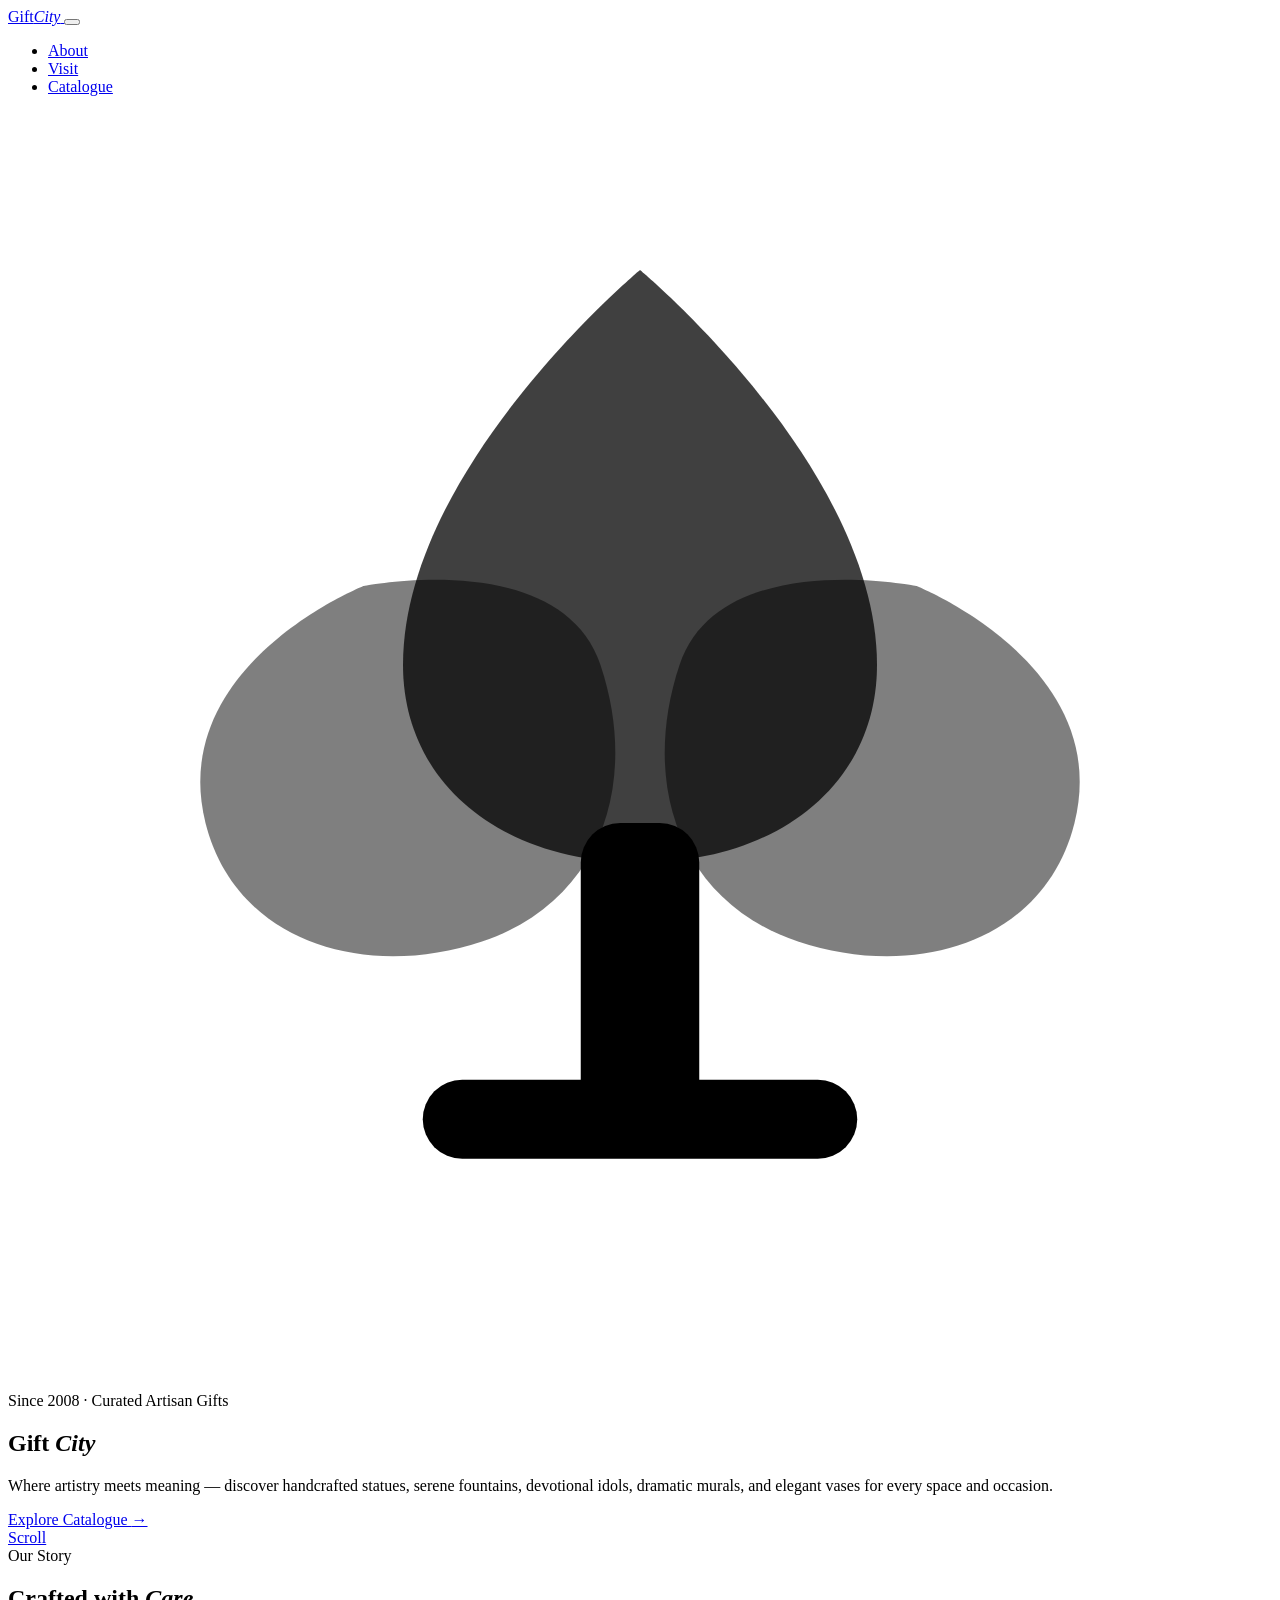
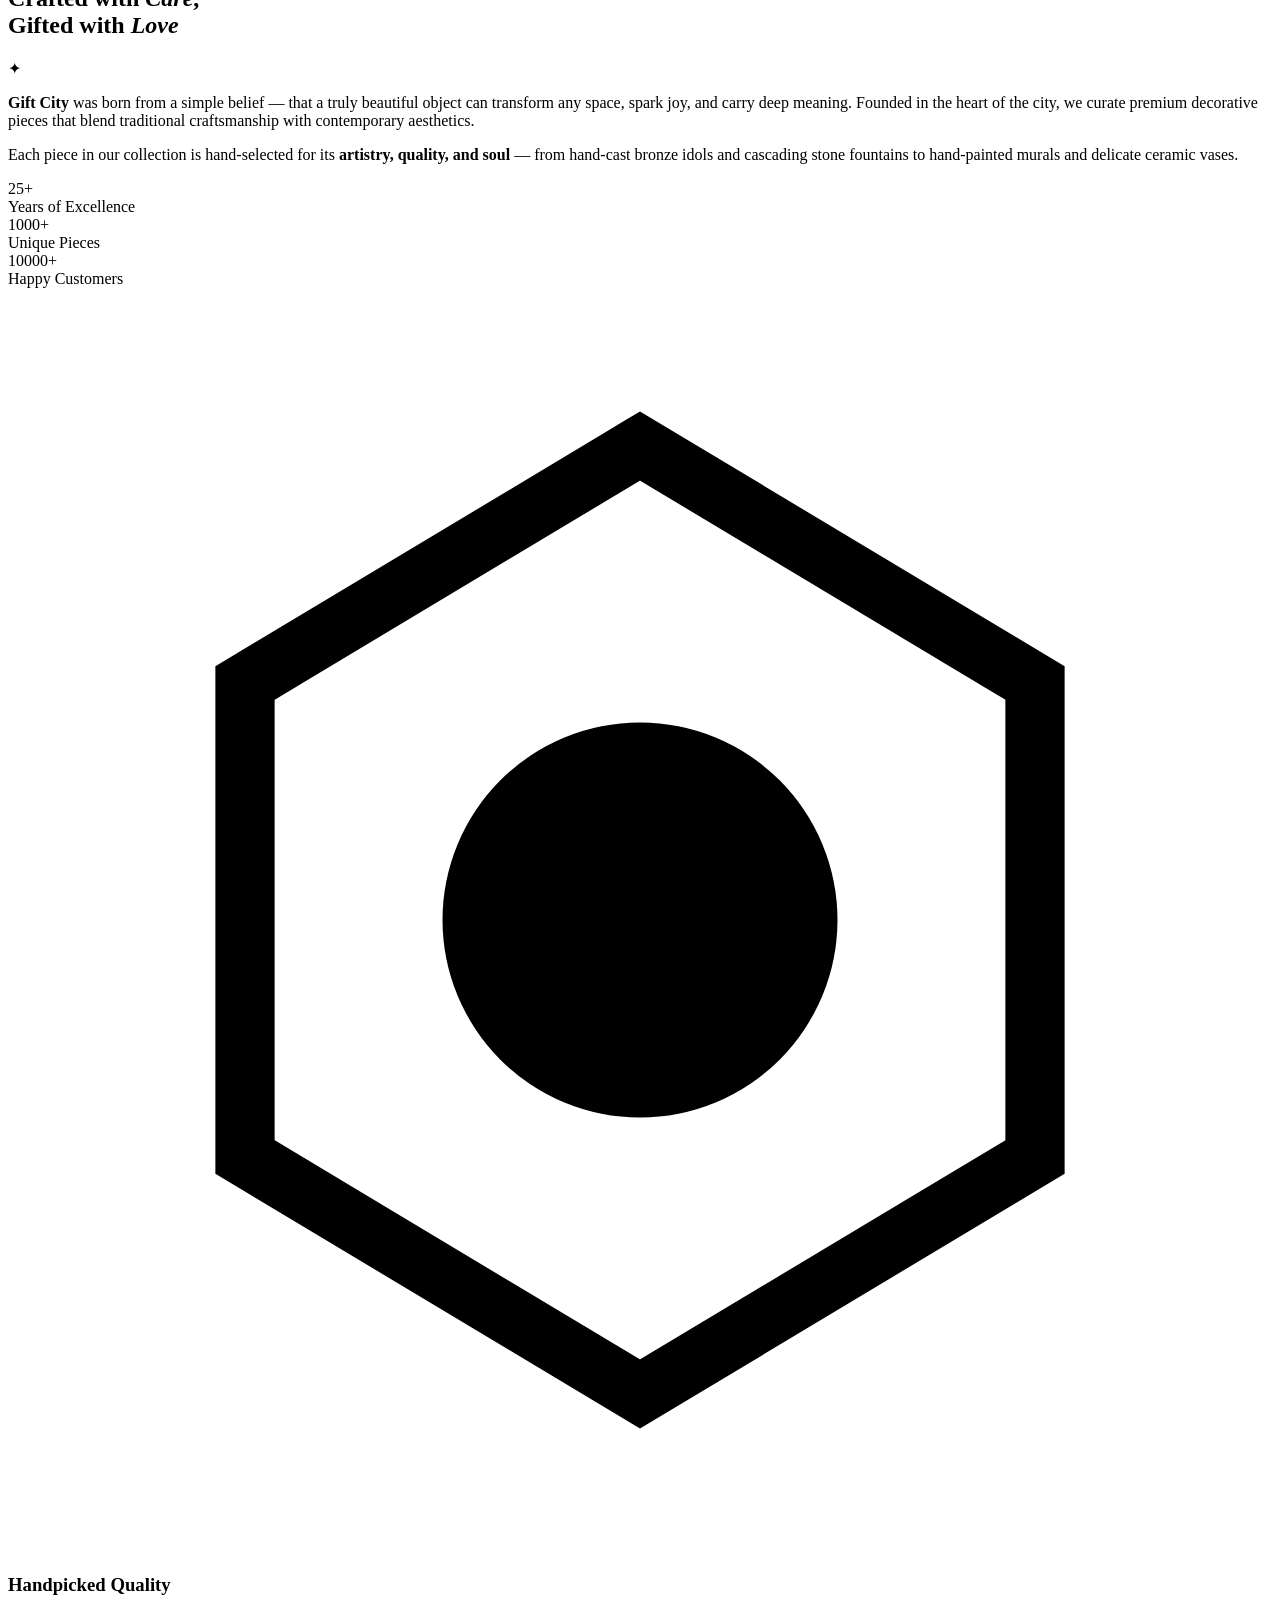
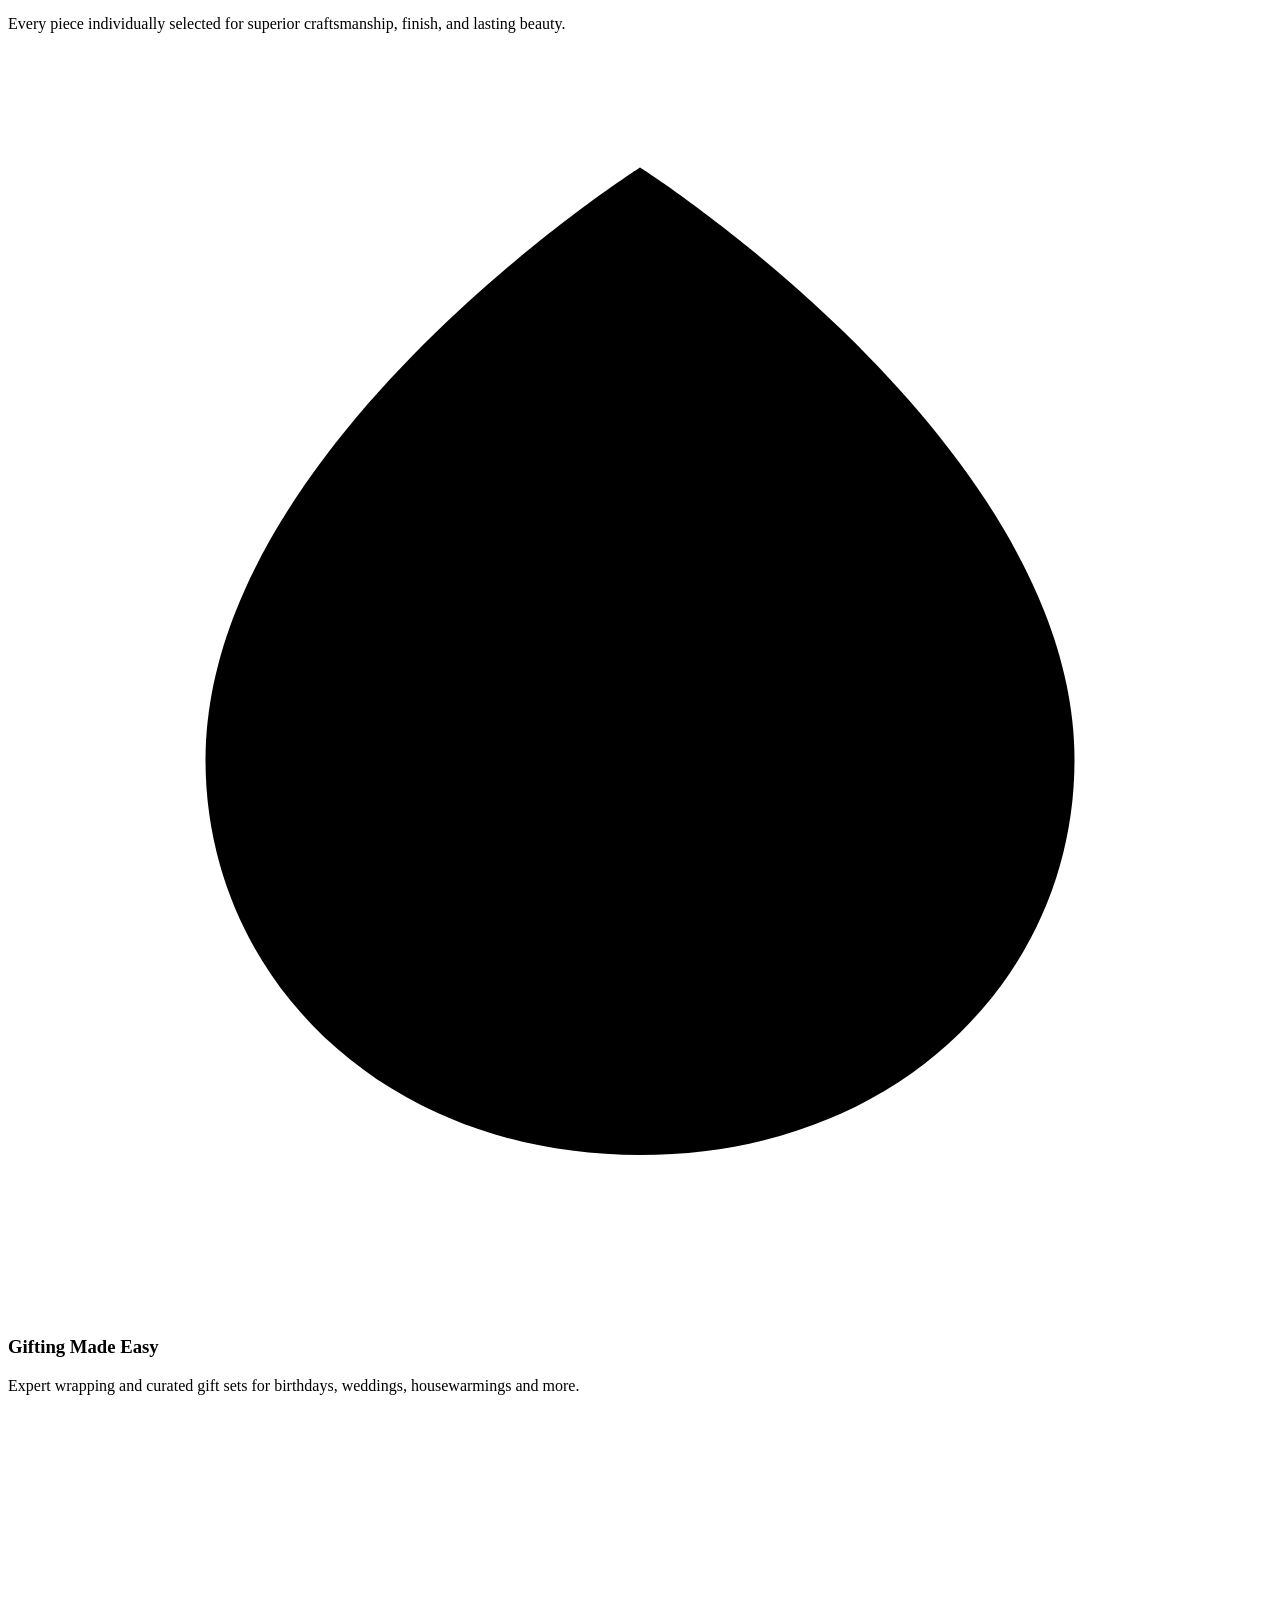
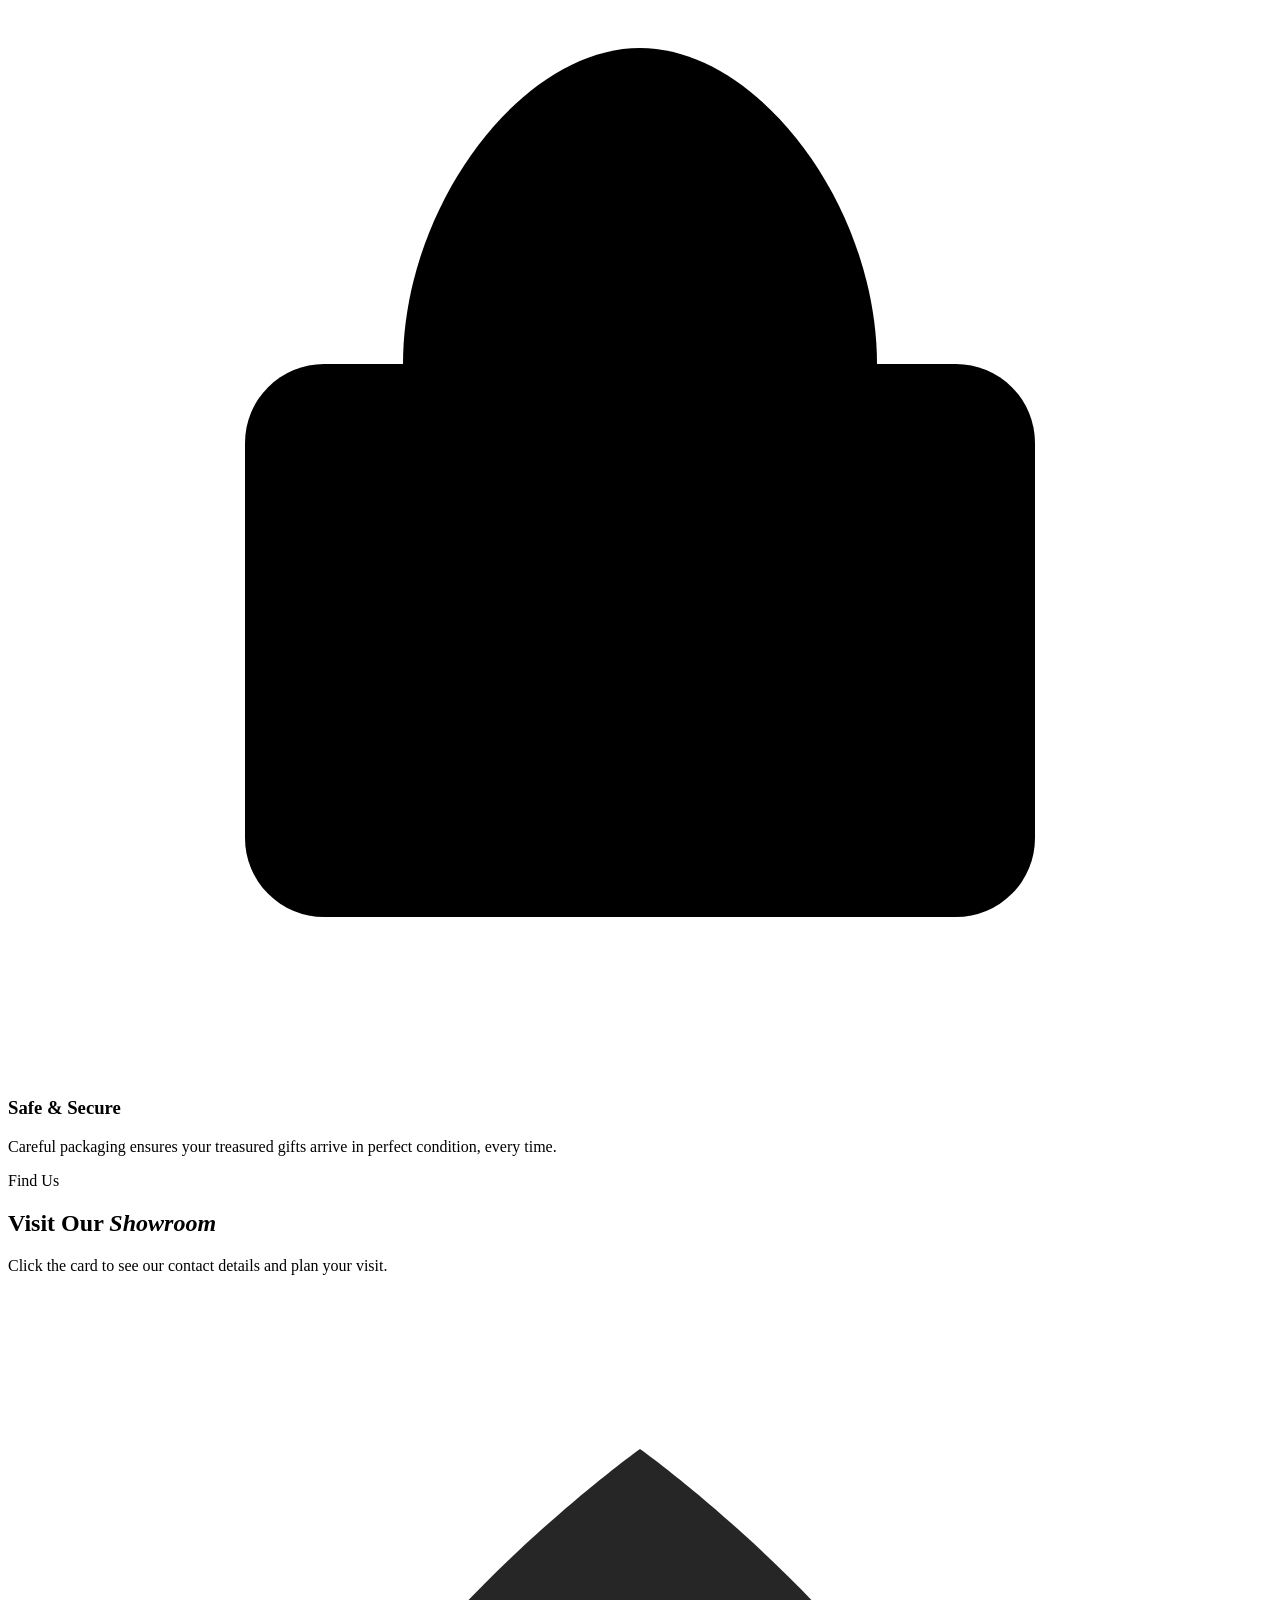
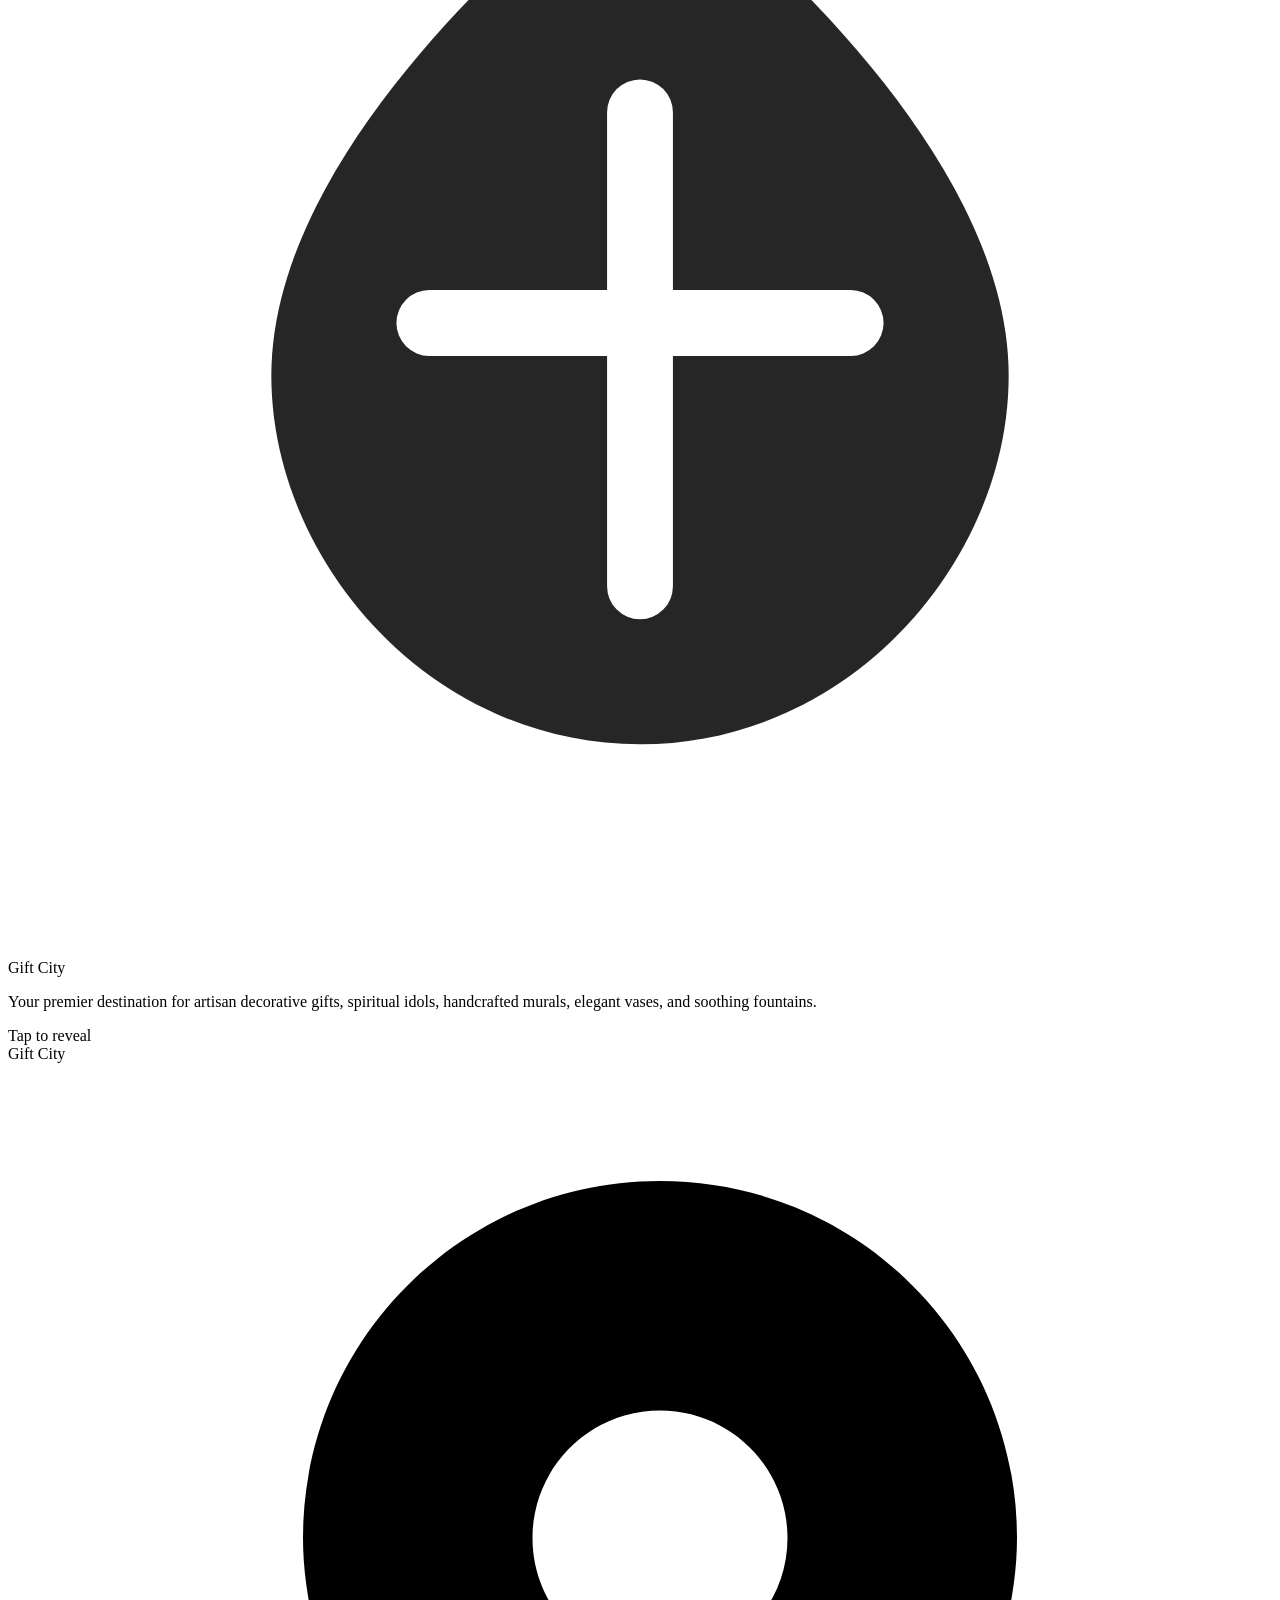
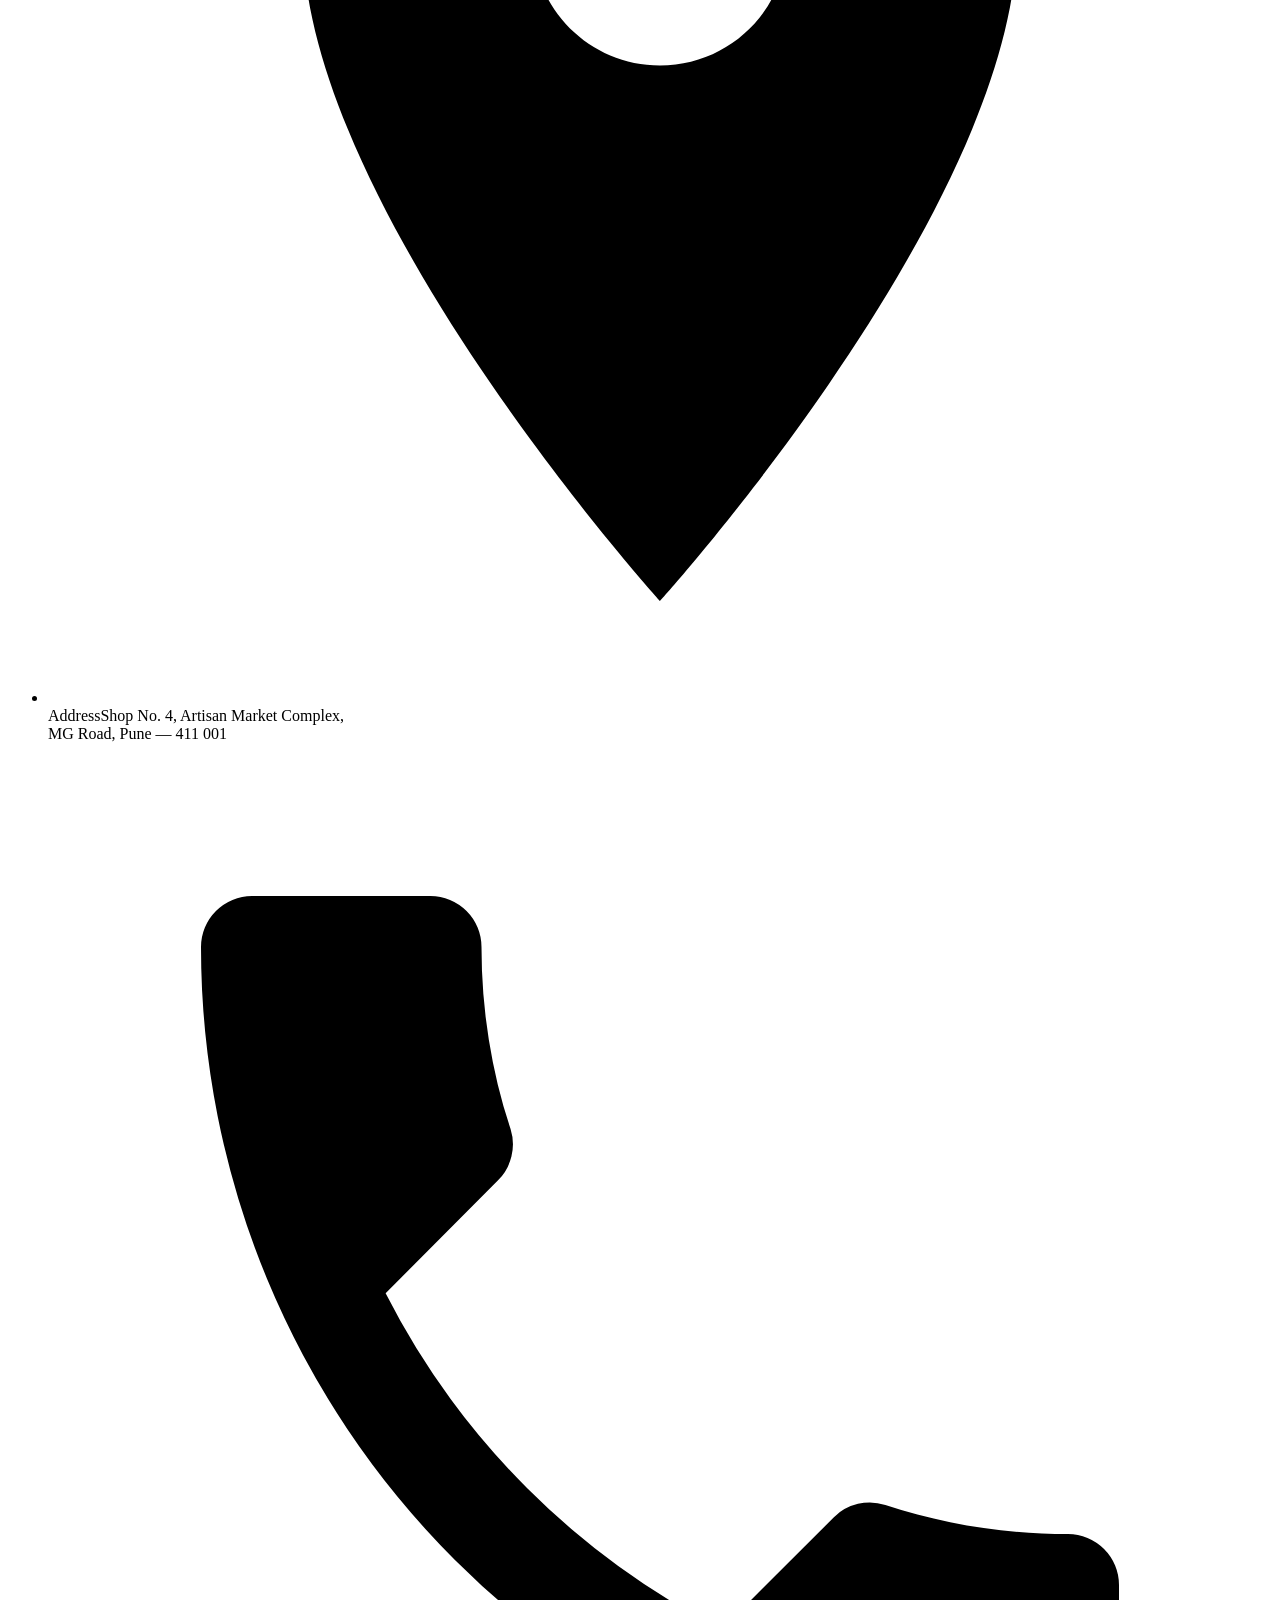
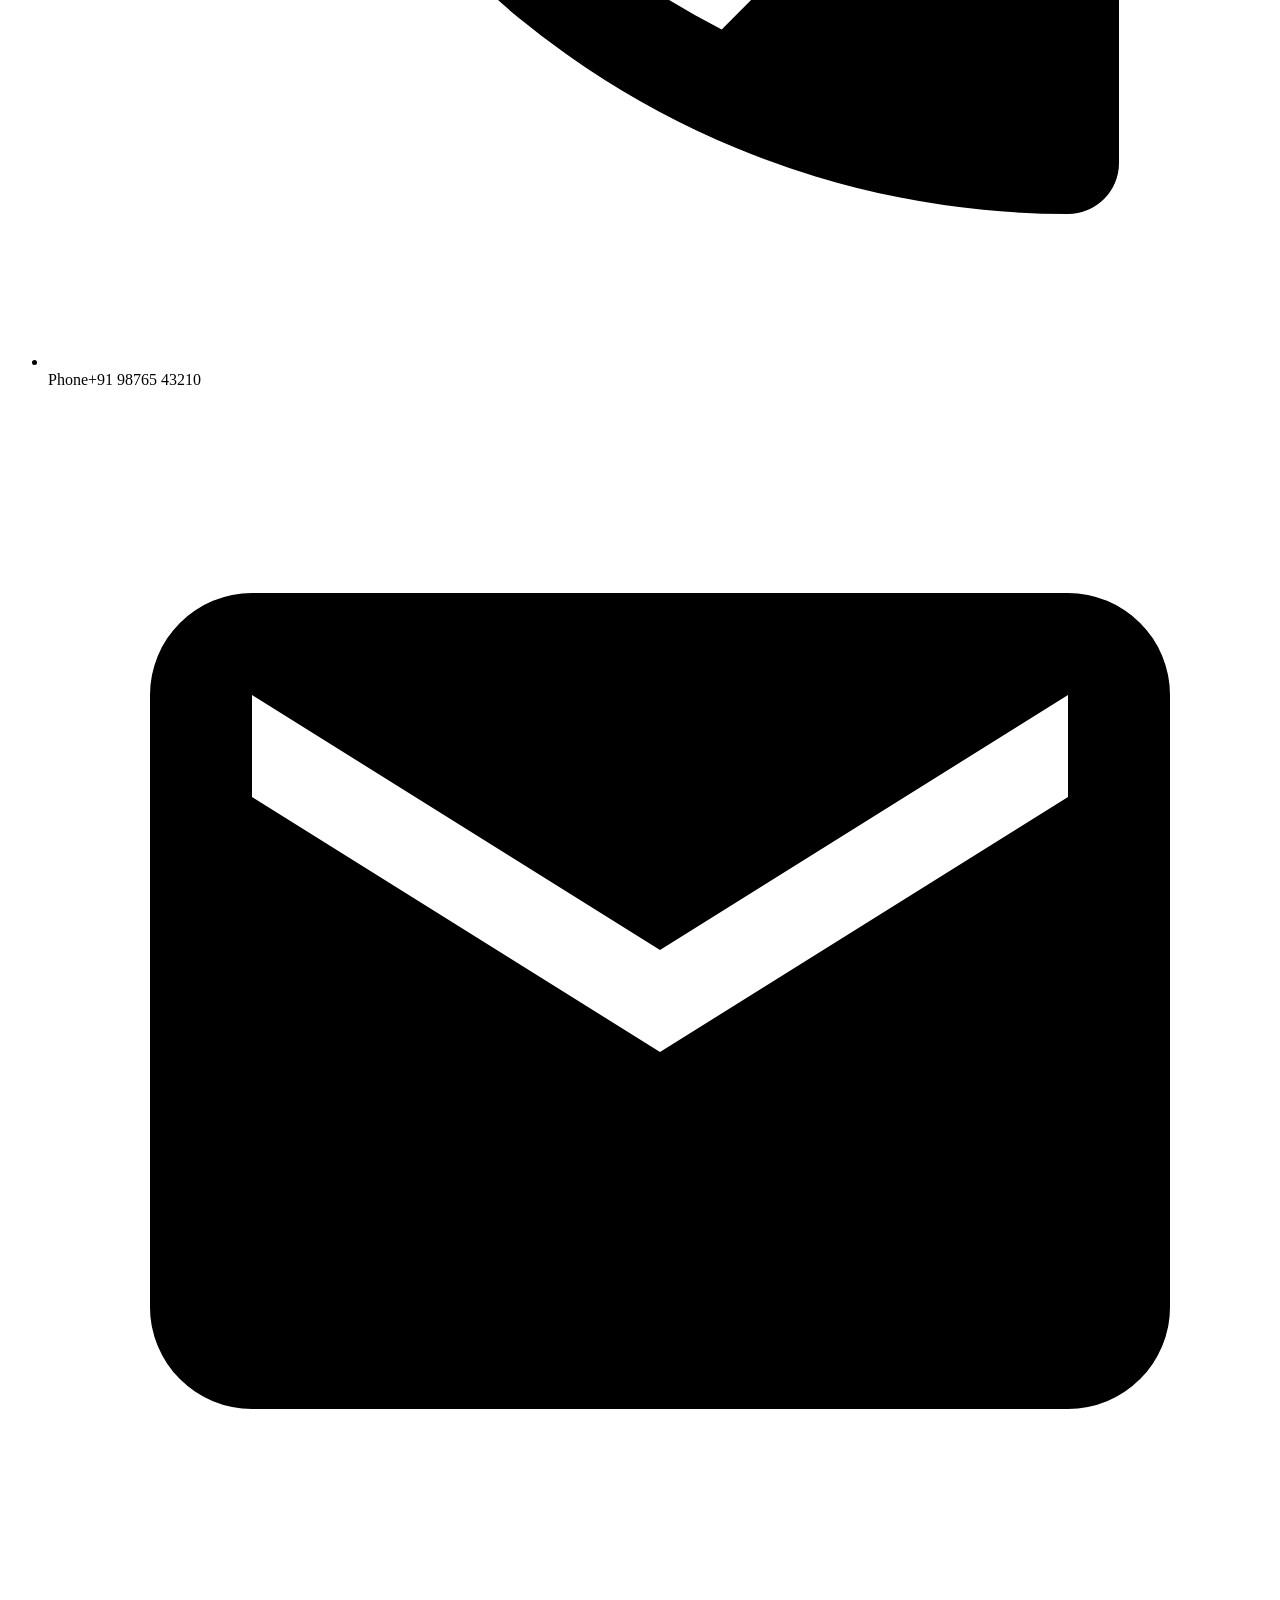
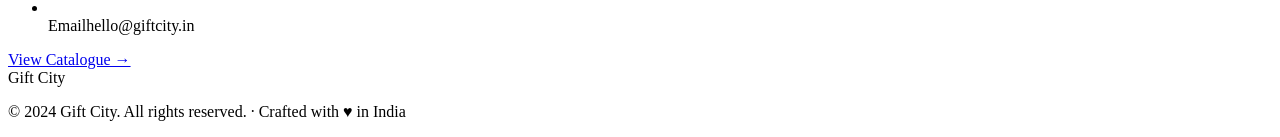
==== index.html @ e8360bf4 "index.html" ====
<!DOCTYPE html>
<html lang="en">
<head>
  <meta charset="UTF-8" />
  <meta name="viewport" content="width=device-width, initial-scale=1.0" />
  <title>Gift City — Artisan Gifts & Décor</title>
  <meta name="description" content="Gift City — Premium decorative gift items including statues, murals, fountains, idols, and vases." />
  <link rel="stylesheet" href="css/style.css" />
  <link rel="stylesheet" href="css/animations.css" />
</head>
<body>

  <nav id="navbar">
    <a href="index.html" class="nav-logo">
      <img src="assets/logo/logo.png" alt="Gift City Logo" class="nav-logo-img"
           onerror="this.style.display='none';this.nextElementSibling.style.display='inline';" />
      <span class="nav-logo-text" style="display:none;">Gift<em>City</em></span>
    </a>
    <button class="nav-toggle" aria-label="Toggle menu">
      <span></span><span></span><span></span>
    </button>
    <ul class="nav-links">
      <li><a href="#about">About</a></li>
      <li><a href="#visit">Visit</a></li>
      <li><a href="catalogue.html">Catalogue</a></li>
    </ul>
  </nav>

  <section class="hero" id="home">
    <div class="hero-bg">
      <div class="blob blob-1"></div>
      <div class="blob blob-2"></div>
      <div class="blob blob-3"></div>
      <div class="blob blob-4"></div>
    </div>
    <div class="hero-content">
      <div class="hero-emblem">
        <img src="assets/logo/logo.png" alt="Gift City" class="hero-logo-img"
             onerror="this.style.display='none';this.nextElementSibling.style.display='flex';" />
        <div class="hero-emblem-fallback" style="display:none;">
          <svg viewBox="0 0 64 64" xmlns="http://www.w3.org/2000/svg">
            <path d="M32 8C32 8 20 18 20 28c0 6 5 10 12 10s12-4 12-10C44 18 32 8 32 8Z" opacity="0.75"/>
            <path d="M18 24C18 24 8 28 10 36c1.5 6 8 8 14 6s8-8 6-14C28 22 18 24 18 24Z" opacity="0.5"/>
            <path d="M46 24C46 24 56 28 54 36c-1.5 6-8 8-14 6s-8-8-6-14C36 22 46 24 46 24Z" opacity="0.5"/>
            <rect x="29" y="36" width="6" height="16" rx="2"/>
            <rect x="21" y="49" width="22" height="4" rx="2"/>
          </svg>
        </div>
      </div>
      <p class="hero-tagline">Since 2008 · Curated Artisan Gifts</p>
      <h1 class="hero-title">Gift <em>City</em></h1>
      <p class="hero-desc">Where artistry meets meaning — discover handcrafted statues, serene fountains, devotional idols, dramatic murals, and elegant vases for every space and occasion.</p>
      <a href="catalogue.html" class="btn-primary">Explore Catalogue <span class="arrow">→</span></a>
    </div>
    <a href="#about" class="scroll-indicator" aria-label="Scroll down">
      <span>Scroll</span>
      <div class="scroll-line"></div>
    </a>
  </section>

  <section class="about" id="about">
    <div class="about-inner">
      <span class="section-label reveal">Our Story</span>
      <h2 class="section-title reveal">Crafted with <em>Care</em>,<br>Gifted with <em>Love</em></h2>
      <div class="ornament-divider reveal">✦</div>
      <p class="about-text reveal"><strong>Gift City</strong> was born from a simple belief — that a truly beautiful object can transform any space, spark joy, and carry deep meaning. Founded in the heart of the city, we curate premium decorative pieces that blend traditional craftsmanship with contemporary aesthetics.</p>
      <p class="about-text reveal">Each piece in our collection is hand-selected for its <strong>artistry, quality, and soul</strong> — from hand-cast bronze idols and cascading stone fountains to hand-painted murals and delicate ceramic vases.</p>
      <div class="about-stats reveal-stagger reveal">
        <div class="stat-item"><div class="stat-number" data-target="25" data-suffix="+">25+</div><div class="stat-label">Years of Excellence</div></div>
        <div class="stat-item"><div class="stat-number" data-target="1000+" data-suffix="+">1000+</div><div class="stat-label">Unique Pieces</div></div>
        <div class="stat-item"><div class="stat-number" data-target="10000+" data-suffix="+">10000+</div><div class="stat-label">Happy Customers</div></div>
      </div>
    </div>
  </section>

  <section class="features">
    <div class="features-grid reveal-stagger">
      <div class="feature-card reveal">
        <div class="feature-icon"><svg viewBox="0 0 32 32"><path d="M16 4L6 10L6 22L16 28L26 22L26 10Z" stroke-width="1.5" fill="none" stroke="currentColor"/><circle cx="16" cy="16" r="5"/></svg></div>
        <h3 class="feature-title">Handpicked Quality</h3>
        <p class="feature-desc">Every piece individually selected for superior craftsmanship, finish, and lasting beauty.</p>
      </div>
      <div class="feature-card reveal">
        <div class="feature-icon"><svg viewBox="0 0 32 32"><path d="M16 3C16 3 5 10 5 18C5 23.5 9.5 28 16 28C22.5 28 27 23.5 27 18C27 10 16 3 16 3Z"/></svg></div>
        <h3 class="feature-title">Gifting Made Easy</h3>
        <p class="feature-desc">Expert wrapping and curated gift sets for birthdays, weddings, housewarmings and more.</p>
      </div>
      <div class="feature-card reveal">
        <div class="feature-icon"><svg viewBox="0 0 32 32"><rect x="6" y="14" width="20" height="14" rx="2"/><path d="M10 14C10 10 13 6 16 6C19 6 22 10 22 14"/><circle cx="16" cy="20" r="2.5"/></svg></div>
        <h3 class="feature-title">Safe & Secure</h3>
        <p class="feature-desc">Careful packaging ensures your treasured gifts arrive in perfect condition, every time.</p>
      </div>
    </div>
  </section>

  <section class="card-section" id="visit">
    <span class="section-label reveal">Find Us</span>
    <h2 class="section-title reveal">Visit Our <em>Showroom</em></h2>
    <p class="card-intro reveal">Click the card to see our contact details and plan your visit.</p>
    <div class="flip-card reveal reveal-scale">
      <div class="flip-card-inner">
        <div class="flip-card-front">
          <div class="card-front-icon"><svg viewBox="0 0 48 48"><path d="M24 6C24 6 10 16 10 26C10 33 16 40 24 40C32 40 38 33 38 26C38 16 24 6 24 6Z" opacity="0.85"/><path d="M24 16L24 34M16 24L32 24" stroke="white" stroke-width="2.5" fill="none" stroke-linecap="round"/></svg></div>
          <div class="card-front-name">Gift City</div>
          <p class="card-front-desc">Your premier destination for artisan decorative gifts, spiritual idols, handcrafted murals, elegant vases, and soothing fountains.</p>
          <div class="card-hint">Tap to reveal</div>
        </div>
        <div class="flip-card-back">
          <div class="back-logo">Gift City</div>
          <ul class="contact-list">
            <li><div class="contact-icon"><svg viewBox="0 0 24 24"><path d="M12 2C8.13 2 5 5.13 5 9c0 5.25 7 13 7 13s7-7.75 7-13c0-3.87-3.13-7-7-7zm0 9.5c-1.38 0-2.5-1.12-2.5-2.5s1.12-2.5 2.5-2.5 2.5 1.12 2.5 2.5-1.12 2.5-2.5 2.5z"/></svg></div><div class="contact-text"><span class="contact-label">Address</span>Shop No. 4, Artisan Market Complex,<br>MG Road, Pune — 411 001</div></li>
            <li><div class="contact-icon"><svg viewBox="0 0 24 24"><path d="M6.62 10.79a15.05 15.05 0 006.59 6.59l2.2-2.2a1 1 0 011.01-.24c1.12.37 2.33.57 3.58.57a1 1 0 011 1V20a1 1 0 01-1 1A17 17 0 013 4a1 1 0 011-1h3.5a1 1 0 011 1c0 1.25.2 2.45.57 3.57a1 1 0 01-.25 1.01l-2.2 2.21z"/></svg></div><div class="contact-text"><span class="contact-label">Phone</span>+91 98765 43210</div></li>
            <li><div class="contact-icon"><svg viewBox="0 0 24 24"><path d="M20 4H4a2 2 0 00-2 2v12a2 2 0 002 2h16a2 2 0 002-2V6a2 2 0 00-2-2zm0 4l-8 5-8-5V6l8 5 8-5v2z"/></svg></div><div class="contact-text"><span class="contact-label">Email</span>hello@giftcity.in</div></li>
          </ul>
          <a href="catalogue.html" class="btn-catalogue">View Catalogue →</a>
        </div>
      </div>
    </div>
  </section>

  <footer>
    <div class="footer-logo">Gift City</div>
    <p class="footer-copy">© 2024 Gift City. All rights reserved. · Crafted with ♥ in India</p>
  </footer>

  <script src="js/main.js"></script>
</body>
</html>
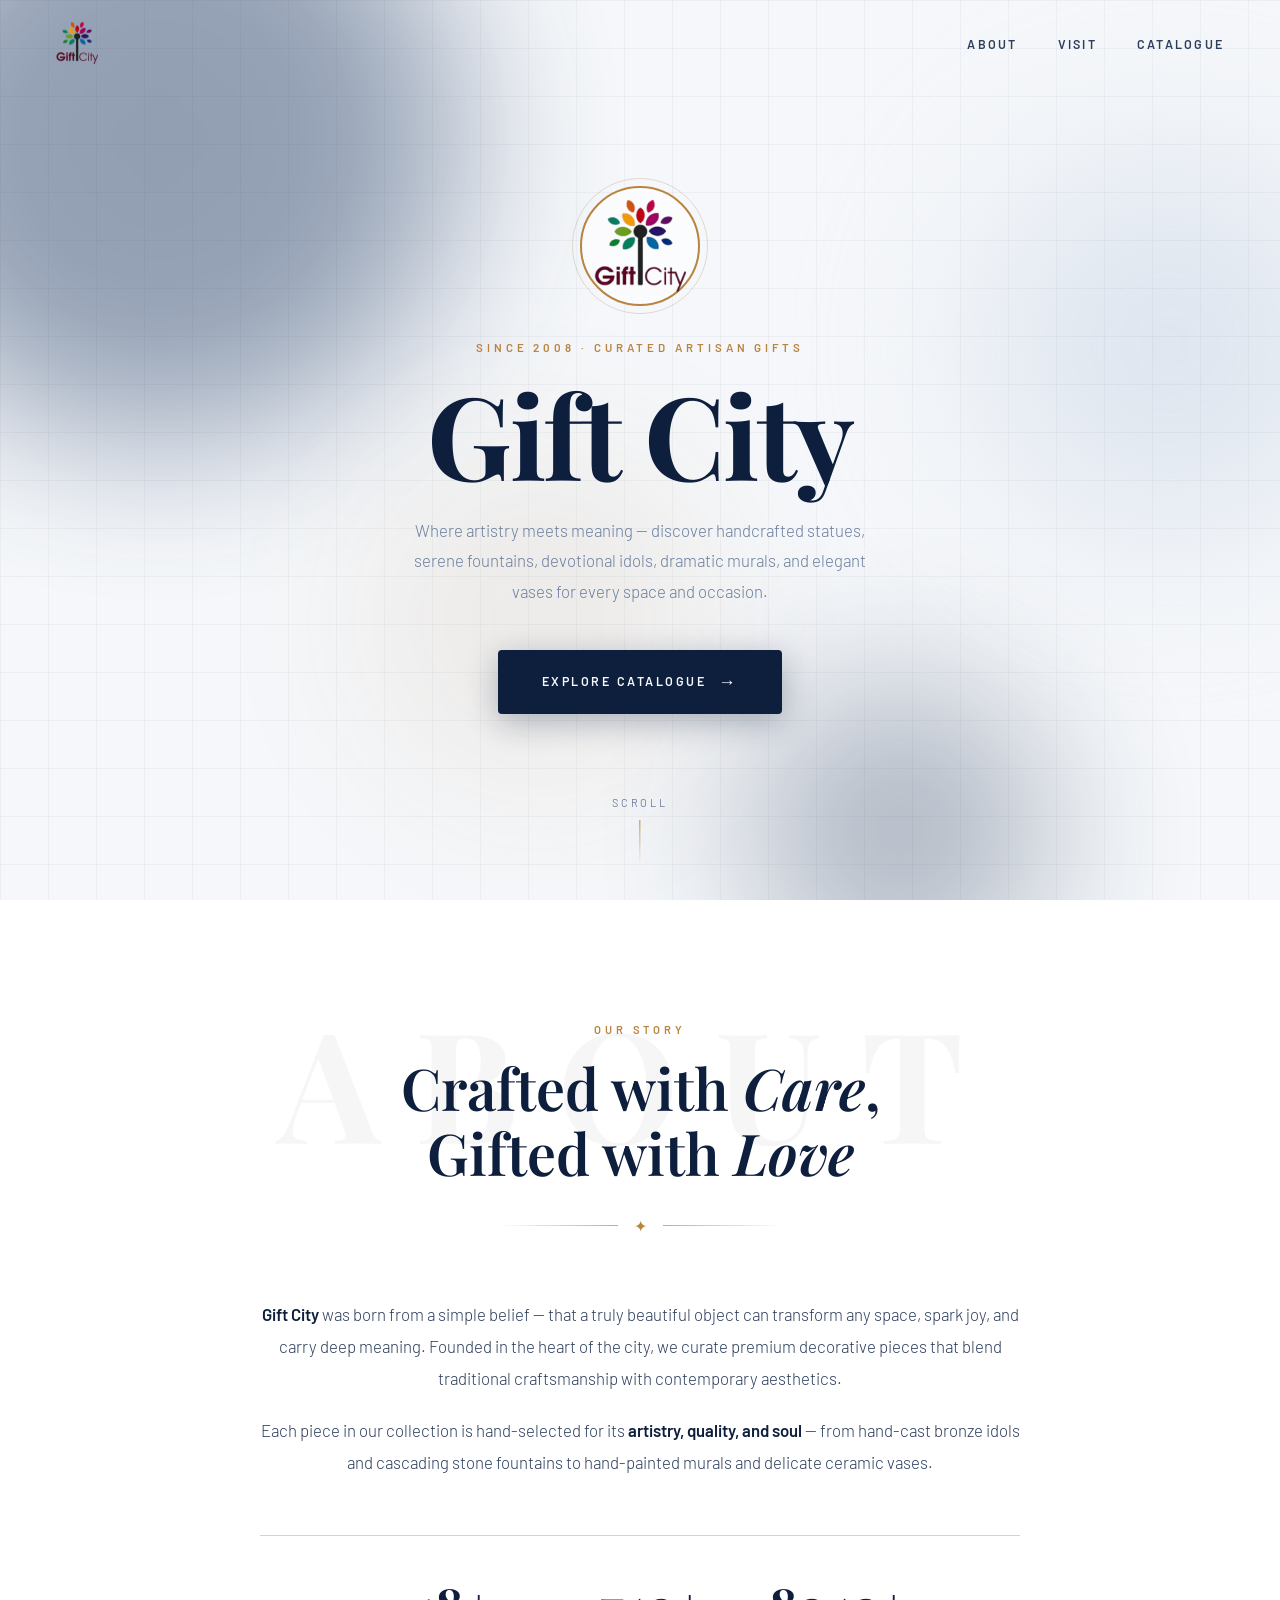
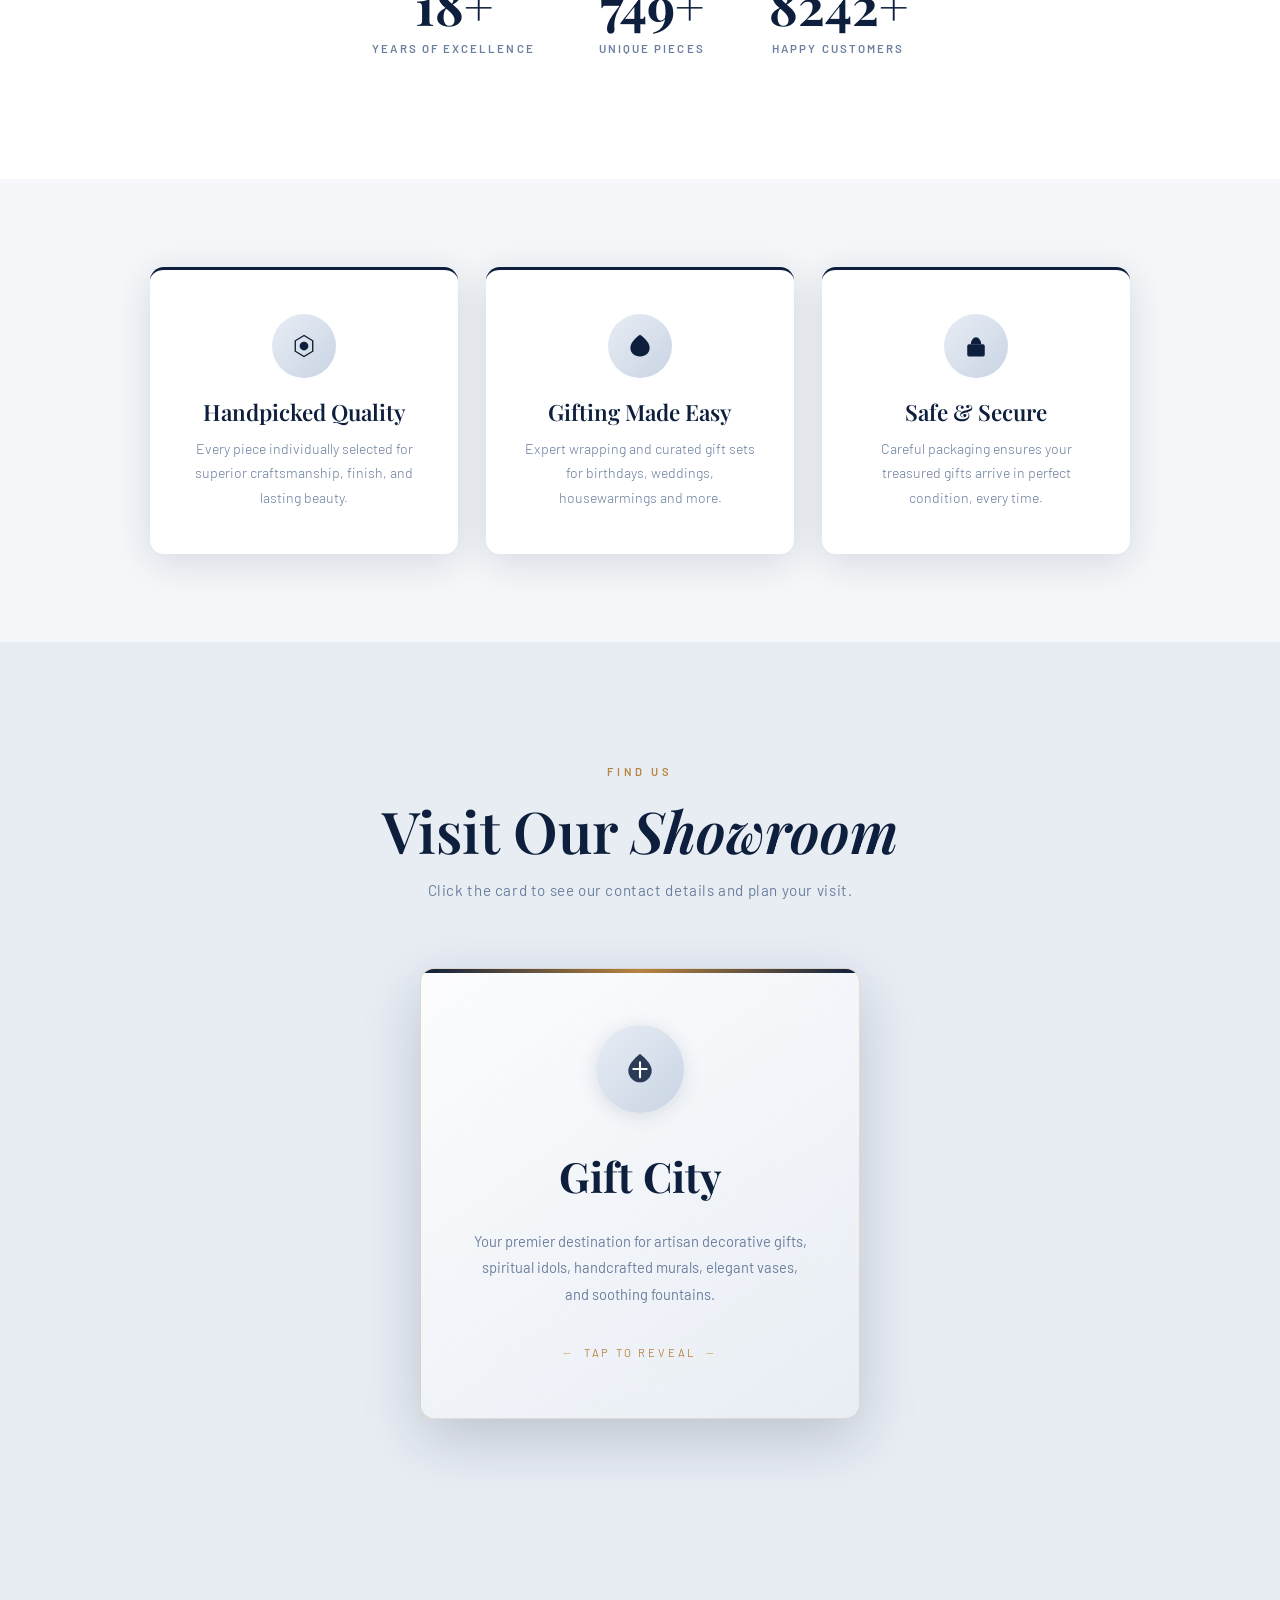
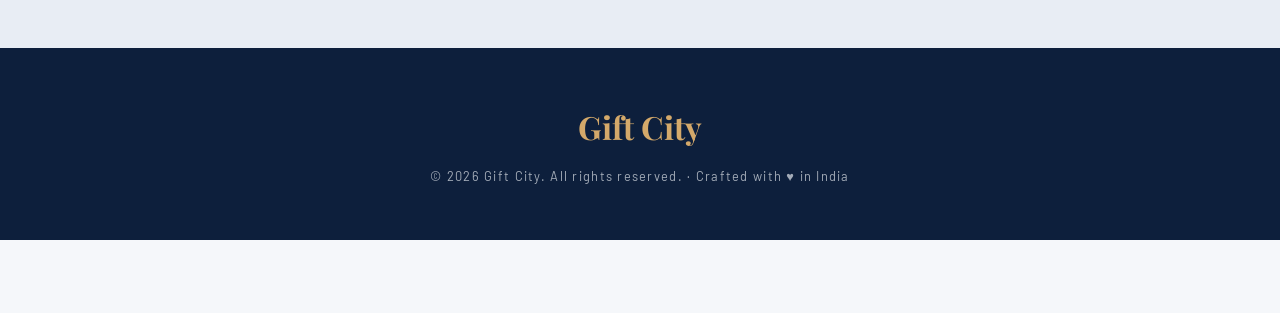
==== commit 73ab3f00: "address and contact changes" ====
--- a/index.html
+++ b/index.html
@@ -67,8 +67,8 @@
       <p class="about-text reveal">Each piece in our collection is hand-selected for its <strong>artistry, quality, and soul</strong> — from hand-cast bronze idols and cascading stone fountains to hand-painted murals and delicate ceramic vases.</p>
       <div class="about-stats reveal-stagger reveal">
         <div class="stat-item"><div class="stat-number" data-target="25" data-suffix="+">25+</div><div class="stat-label">Years of Excellence</div></div>
-        <div class="stat-item"><div class="stat-number" data-target="1000+" data-suffix="+">1000+</div><div class="stat-label">Unique Pieces</div></div>
-        <div class="stat-item"><div class="stat-number" data-target="10000+" data-suffix="+">10000+</div><div class="stat-label">Happy Customers</div></div>
+        <div class="stat-item"><div class="stat-number" data-target="1000" data-suffix="+">1000+</div><div class="stat-label">Unique Pieces</div></div>
+        <div class="stat-item"><div class="stat-number" data-target="11000" data-suffix="+">11000+</div><div class="stat-label">Happy Customers</div></div>
       </div>
     </div>
   </section>
@@ -108,9 +108,9 @@
         <div class="flip-card-back">
           <div class="back-logo">Gift City</div>
           <ul class="contact-list">
-            <li><div class="contact-icon"><svg viewBox="0 0 24 24"><path d="M12 2C8.13 2 5 5.13 5 9c0 5.25 7 13 7 13s7-7.75 7-13c0-3.87-3.13-7-7-7zm0 9.5c-1.38 0-2.5-1.12-2.5-2.5s1.12-2.5 2.5-2.5 2.5 1.12 2.5 2.5-1.12 2.5-2.5 2.5z"/></svg></div><div class="contact-text"><span class="contact-label">Address</span>Shop No. 4, Artisan Market Complex,<br>MG Road, Pune — 411 001</div></li>
-            <li><div class="contact-icon"><svg viewBox="0 0 24 24"><path d="M6.62 10.79a15.05 15.05 0 006.59 6.59l2.2-2.2a1 1 0 011.01-.24c1.12.37 2.33.57 3.58.57a1 1 0 011 1V20a1 1 0 01-1 1A17 17 0 013 4a1 1 0 011-1h3.5a1 1 0 011 1c0 1.25.2 2.45.57 3.57a1 1 0 01-.25 1.01l-2.2 2.21z"/></svg></div><div class="contact-text"><span class="contact-label">Phone</span>+91 98765 43210</div></li>
-            <li><div class="contact-icon"><svg viewBox="0 0 24 24"><path d="M20 4H4a2 2 0 00-2 2v12a2 2 0 002 2h16a2 2 0 002-2V6a2 2 0 00-2-2zm0 4l-8 5-8-5V6l8 5 8-5v2z"/></svg></div><div class="contact-text"><span class="contact-label">Email</span>hello@giftcity.in</div></li>
+            <li><div class="contact-icon"><svg viewBox="0 0 24 24"><path d="M12 2C8.13 2 5 5.13 5 9c0 5.25 7 13 7 13s7-7.75 7-13c0-3.87-3.13-7-7-7zm0 9.5c-1.38 0-2.5-1.12-2.5-2.5s1.12-2.5 2.5-2.5 2.5 1.12 2.5 2.5-1.12 2.5-2.5 2.5z"/></svg></div><div class="contact-text"><span class="contact-label">Address</span>382 Lamington Road<br>2nd floor, Swastik House, Mumbai - 400 007</div></li>
+            <li><div class="contact-icon"><svg viewBox="0 0 24 24"><path d="M6.62 10.79a15.05 15.05 0 006.59 6.59l2.2-2.2a1 1 0 011.01-.24c1.12.37 2.33.57 3.58.57a1 1 0 011 1V20a1 1 0 01-1 1A17 17 0 013 4a1 1 0 011-1h3.5a1 1 0 011 1c0 1.25.2 2.45.57 3.57a1 1 0 01-.25 1.01l-2.2 2.2１z"/></svg></div><div class="contact-text"><span class="contact-label">Phone</span>+91 8652755577</div></li>
+            <li><div class="contact-icon"><svg viewBox="0 0 24 24"><path d="M20 4H4a2 2 0 00-2 2v₁₂a2 2 0 002 2h₁₆a2 2 0 ₀₀₂-₂V6a₂ ₊₂ ₊₂zm₀ ₊₄l-8 ₊₅-8-₅V6l8 ₊₅ ₊₈-₅v₂z"/></svg></div><div class="contact-text"><span class="contact-label">Email</span>giftcitybombay@gmail.com</div></li>
           </ul>
           <a href="catalogue.html" class="btn-catalogue">View Catalogue →</a>
         </div>
@@ -120,7 +120,7 @@
 
   <footer>
     <div class="footer-logo">Gift City</div>
-    <p class="footer-copy">© 2024 Gift City. All rights reserved. · Crafted with ♥ in India</p>
+    <p class="footer-copy">© 2026 Gift City. All rights reserved. · Crafted with ♥ in India</p>
   </footer>
 
   <script src="js/main.js"></script>
--- a/css/style.css
+++ b/css/style.css
@@ -0,0 +1,760 @@
+@import url('https://fonts.googleapis.com/css2?family=Playfair+Display:wght@400;500;600;700&family=Barlow:wght@300;400;500;600&display=swap');
+
+/* ── Root Variables ─────────────────────────────────── */
+:root {
+  --navy:         #0D1F3C;
+  --navy-mid:     #1A3358;
+  --navy-light:   #243F6A;
+  --bronze:       #8C5E2A;
+  --bronze-light: #B8843F;
+  --bronze-pale:  #D4A96A;
+  --slate:        #E8EDF4;
+  --slate-mid:    #C8D4E4;
+  --off-white:    #F5F7FA;
+  --white:        #FFFFFF;
+  --text-dark:    #0A1628;
+  --text-mid:     #2C3E5C;
+  --text-light:   #6B7F9E;
+  --shadow-strong: 0 8px 40px rgba(13,31,60,0.14);
+  --shadow-card:   0 20px 60px rgba(13,31,60,0.20);
+  --radius: 14px;
+}
+
+/* ── Reset & Base ───────────────────────────────────── */
+*, *::before, *::after { box-sizing: border-box; margin: 0; padding: 0; }
+html { scroll-behavior: smooth; font-size: 16px; }
+
+body {
+  font-family: 'Barlow', sans-serif;
+  background: var(--off-white);
+  color: var(--text-dark);
+  overflow-x: hidden;
+  line-height: 1.7;
+}
+
+/* ── Typography ─────────────────────────────────────── */
+h1, h2, h3, h4 {
+  font-family: 'Playfair Display', serif;
+  font-weight: 600;
+  line-height: 1.12;
+}
+
+/* ── Navigation ─────────────────────────────────────── */
+nav {
+  position: fixed;
+  top: 0; left: 0; right: 0;
+  z-index: 1000;
+  padding: 22px 56px;
+  display: flex;
+  align-items: center;
+  justify-content: space-between;
+  transition: background 0.4s, box-shadow 0.4s, padding 0.4s;
+}
+
+nav.scrolled {
+  background: rgba(245,247,250,0.96);
+  backdrop-filter: blur(18px);
+  box-shadow: 0 2px 28px rgba(13,31,60,0.10);
+  padding: 14px 56px;
+}
+
+.nav-logo {
+  font-family: 'Playfair Display', serif;
+  font-size: 1.55rem;
+  font-weight: 700;
+  color: var(--navy);
+  text-decoration: none;
+  letter-spacing: 0.02em;
+}
+
+.nav-links {
+  display: flex;
+  gap: 40px;
+  list-style: none;
+}
+
+.nav-links a {
+  font-family: 'Barlow', sans-serif;
+  font-size: 0.78rem;
+  font-weight: 600;
+  letter-spacing: 0.18em;
+  text-transform: uppercase;
+  color: var(--text-mid);
+  text-decoration: none;
+  position: relative;
+  transition: color 0.3s;
+}
+
+.nav-links a::after {
+  content: '';
+  position: absolute;
+  bottom: -4px; left: 0;
+  width: 0; height: 2px;
+  background: var(--bronze-light);
+  transition: width 0.3s ease;
+}
+
+.nav-links a:hover { color: var(--navy); }
+.nav-links a:hover::after { width: 100%; }
+
+.nav-toggle { display: none; flex-direction: column; gap: 5px; cursor: pointer; }
+.nav-toggle span { width: 26px; height: 2px; background: var(--navy); transition: all 0.3s; border-radius: 2px; }
+
+/* ── Hero Section ────────────────────────────────────── */
+.hero {
+  position: relative;
+  min-height: 100vh;
+  display: flex;
+  align-items: center;
+  justify-content: center;
+  overflow: hidden;
+  background: var(--off-white);
+}
+
+.hero-bg {
+  position: absolute;
+  inset: 0;
+  overflow: hidden;
+  z-index: 0;
+}
+
+/* Animated blobs — navy/slate tones */
+.blob {
+  position: absolute;
+  border-radius: 50%;
+  filter: blur(80px);
+  opacity: 0.45;
+  animation: blobFloat 14s ease-in-out infinite;
+}
+
+.blob-1 {
+  width: 600px; height: 600px;
+  background: radial-gradient(circle, #1A3358, #243F6A);
+  top: -160px; left: -140px;
+  animation-delay: 0s;
+}
+.blob-2 {
+  width: 420px; height: 420px;
+  background: radial-gradient(circle, #C8D4E4, #E8EDF4);
+  top: 15%; right: -100px;
+  animation-delay: -5s;
+  opacity: 0.6;
+}
+.blob-3 {
+  width: 360px; height: 360px;
+  background: radial-gradient(circle, #8C5E2A44, #B8843F33);
+  bottom: 100px; left: 28%;
+  animation-delay: -9s;
+  opacity: 0.35;
+}
+.blob-4 {
+  width: 300px; height: 300px;
+  background: radial-gradient(circle, #0D1F3C, #1A3358);
+  bottom: -80px; right: 18%;
+  animation-delay: -3s;
+  opacity: 0.3;
+}
+
+@keyframes blobFloat {
+  0%, 100% { transform: translate(0,0) scale(1); }
+  33%       { transform: translate(22px,-28px) scale(1.03); }
+  66%       { transform: translate(-16px,18px) scale(0.97); }
+}
+
+/* Subtle grid pattern overlay */
+.hero-bg::after {
+  content: '';
+  position: absolute;
+  inset: 0;
+  background-image:
+    linear-gradient(rgba(13,31,60,0.04) 1px, transparent 1px),
+    linear-gradient(90deg, rgba(13,31,60,0.04) 1px, transparent 1px);
+  background-size: 48px 48px;
+  pointer-events: none;
+}
+
+.hero-content {
+  position: relative;
+  z-index: 1;
+  text-align: center;
+  padding: 0 24px;
+  max-width: 820px;
+}
+
+/* Emblem ring */
+.hero-emblem {
+  width: 120px; height: 120px;
+  margin: 0 auto 32px;
+  border-radius: 50%;
+  border: 2px solid var(--bronze-light);
+  display: flex;
+  align-items: center;
+  justify-content: center;
+  position: relative;
+  animation: emblemPulse 4s ease-in-out infinite;
+  background: rgba(255,255,255,0.6);
+  backdrop-filter: blur(8px);
+}
+
+.hero-emblem::before {
+  content: '';
+  position: absolute;
+  inset: -10px;
+  border-radius: 50%;
+  border: 1px solid rgba(140,94,42,0.2);
+}
+
+.hero-emblem svg { width: 56px; height: 56px; fill: var(--bronze); }
+
+@keyframes emblemPulse {
+  0%, 100% { box-shadow: 0 0 0 0 rgba(140,94,42,0.2); }
+  50%       { box-shadow: 0 0 0 16px rgba(140,94,42,0); }
+}
+
+.hero-tagline {
+  font-family: 'Barlow', sans-serif;
+  font-size: 0.72rem;
+  font-weight: 600;
+  letter-spacing: 0.34em;
+  text-transform: uppercase;
+  color: var(--bronze-light);
+  margin-bottom: 18px;
+}
+
+.hero-title {
+  font-family: 'Playfair Display', serif;
+  font-size: clamp(3.8rem, 9vw, 8rem);
+  font-weight: 700;
+  color: var(--navy);
+  line-height: 1;
+  margin-bottom: 24px;
+  letter-spacing: -0.02em;
+}
+
+.hero-title em {
+  font-style: normal;
+  color: var(--navy);
+}
+
+.hero-desc {
+  font-size: 1.05rem;
+  font-weight: 300;
+  color: var(--text-light);
+  max-width: 480px;
+  margin: 0 auto 44px;
+  line-height: 1.8;
+}
+
+/* CTA Button */
+.btn-primary {
+  display: inline-flex;
+  align-items: center;
+  gap: 12px;
+  padding: 17px 44px;
+  background: var(--navy);
+  color: var(--off-white);
+  font-family: 'Barlow', sans-serif;
+  font-size: 0.78rem;
+  font-weight: 600;
+  letter-spacing: 0.2em;
+  text-transform: uppercase;
+  text-decoration: none;
+  border-radius: 4px;
+  border: none;
+  cursor: pointer;
+  position: relative;
+  overflow: hidden;
+  transition: transform 0.3s, box-shadow 0.3s, background 0.3s;
+  box-shadow: 0 8px 32px rgba(13,31,60,0.30);
+}
+
+.btn-primary::before {
+  content: '';
+  position: absolute;
+  inset: 0;
+  background: linear-gradient(120deg, transparent 30%, rgba(255,255,255,0.10) 50%, transparent 70%);
+  transform: translateX(-100%);
+  transition: transform 0.6s ease;
+}
+
+.btn-primary:hover { transform: translateY(-3px); box-shadow: 0 16px 40px rgba(13,31,60,0.38); background: var(--bronze); }
+.btn-primary:hover::before { transform: translateX(100%); }
+.btn-primary .arrow { font-size: 1.1rem; transition: transform 0.3s; }
+.btn-primary:hover .arrow { transform: translateX(6px); }
+
+/* Scroll Indicator */
+.scroll-indicator {
+  position: absolute;
+  bottom: 36px; left: 50%;
+  transform: translateX(-50%);
+  z-index: 2;
+  display: flex;
+  flex-direction: column;
+  align-items: center;
+  gap: 8px;
+  cursor: pointer;
+  text-decoration: none;
+}
+
+.scroll-indicator span {
+  font-family: 'Barlow', sans-serif;
+  font-size: 0.68rem;
+  letter-spacing: 0.25em;
+  text-transform: uppercase;
+  color: var(--text-light);
+  animation: scrollFade 2s ease-in-out infinite;
+}
+
+.scroll-line {
+  width: 1.5px; height: 44px;
+  background: linear-gradient(to bottom, var(--bronze-light), transparent);
+  animation: scrollDrop 2s ease-in-out infinite;
+}
+
+@keyframes scrollFade { 0%,100%{opacity:0.4;} 50%{opacity:1;} }
+@keyframes scrollDrop {
+  0%  { transform:scaleY(0); transform-origin:top; }
+  50% { transform:scaleY(1); transform-origin:top; }
+  51% { transform:scaleY(1); transform-origin:bottom; }
+  100%{ transform:scaleY(0); transform-origin:bottom; }
+}
+
+/* ── Divider ─────────────────────────────────────────── */
+.ornament-divider {
+  text-align: center;
+  margin: 0 auto 60px;
+  display: flex;
+  align-items: center;
+  justify-content: center;
+  gap: 16px;
+  color: var(--bronze-light);
+}
+
+.ornament-divider::before,
+.ornament-divider::after {
+  content: '';
+  flex: 1;
+  max-width: 120px;
+  height: 1px;
+  background: linear-gradient(to right, transparent, var(--bronze-pale));
+}
+.ornament-divider::after { background: linear-gradient(to left, transparent, var(--bronze-pale)); }
+
+/* ── About Section ───────────────────────────────────── */
+.about {
+  padding: 120px 56px;
+  background: var(--white);
+  position: relative;
+  overflow: hidden;
+}
+
+.about::before {
+  content: 'ABOUT';
+  position: absolute;
+  top: 50px; left: 50%;
+  transform: translateX(-50%);
+  font-family: 'Playfair Display', serif;
+  font-size: clamp(5rem, 12vw, 11rem);
+  font-weight: 700;
+  color: rgba(13,31,60,0.04);
+  white-space: nowrap;
+  letter-spacing: 0.25em;
+  pointer-events: none;
+}
+
+.about-inner {
+  max-width: 760px;
+  margin: 0 auto;
+  text-align: center;
+  position: relative;
+  z-index: 1;
+}
+
+.section-label {
+  font-family: 'Barlow', sans-serif;
+  font-size: 0.7rem;
+  font-weight: 600;
+  letter-spacing: 0.35em;
+  text-transform: uppercase;
+  color: var(--bronze-light);
+  margin-bottom: 16px;
+  display: block;
+}
+
+.section-title {
+  font-family: 'Playfair Display', serif;
+  font-size: clamp(2.2rem, 5vw, 3.6rem);
+  color: var(--navy);
+  margin-bottom: 28px;
+  font-weight: 600;
+}
+
+.about-text {
+  font-size: 1.05rem;
+  color: var(--text-mid);
+  line-height: 1.9;
+  font-weight: 300;
+  margin-bottom: 20px;
+}
+
+.about-text strong { color: var(--navy); font-weight: 600; }
+
+.about-stats {
+  display: flex;
+  justify-content: center;
+  gap: 64px;
+  margin-top: 56px;
+  padding-top: 44px;
+  border-top: 1px solid var(--slate-mid);
+}
+
+.stat-item { text-align: center; }
+
+.stat-number {
+  font-family: 'Playfair Display', serif;
+  font-size: 3.2rem;
+  font-weight: 700;
+  color: var(--navy);
+  line-height: 1;
+}
+
+.stat-label {
+  font-size: 0.72rem;
+  font-weight: 600;
+  letter-spacing: 0.18em;
+  text-transform: uppercase;
+  color: var(--text-light);
+  margin-top: 8px;
+}
+
+/* ── Card Section ────────────────────────────────────── */
+.card-section {
+  padding: 120px 56px;
+  background: var(--slate);
+  display: flex;
+  flex-direction: column;
+  align-items: center;
+}
+
+.card-section .section-title { margin-bottom: 16px; }
+
+.card-intro {
+  color: var(--text-light);
+  font-size: 0.95rem;
+  margin-bottom: 64px;
+  letter-spacing: 0.04em;
+}
+
+/* Flip Card */
+.flip-card {
+  width: min(440px, 90vw);
+  height: 560px;
+  perspective: 1200px;
+  cursor: pointer;
+}
+
+.flip-card-inner {
+  position: relative;
+  width: 100%; height: 100%;
+  transform-style: preserve-3d;
+  transition: transform 0.85s cubic-bezier(0.4, 0, 0.2, 1);
+}
+
+.flip-card.flipped .flip-card-inner { transform: rotateY(180deg); }
+
+.flip-card-front,
+.flip-card-back {
+  position: absolute;
+  inset: 0;
+  backface-visibility: hidden;
+  -webkit-backface-visibility: hidden;
+  border-radius: var(--radius);
+  overflow: hidden;
+}
+
+/* Front */
+.flip-card-front {
+  background: linear-gradient(145deg, rgba(255,255,255,0.85), rgba(232,237,244,0.6));
+  backdrop-filter: blur(24px);
+  -webkit-backdrop-filter: blur(24px);
+  border: 1px solid rgba(140,94,42,0.2);
+  box-shadow: var(--shadow-card);
+  display: flex;
+  flex-direction: column;
+  align-items: center;
+  justify-content: center;
+  padding: 56px 48px;
+  text-align: center;
+  position: relative;
+}
+
+.flip-card-front::before {
+  content: '';
+  position: absolute;
+  top: 0; left: 0; right: 0;
+  height: 4px;
+  background: linear-gradient(to right, var(--navy), var(--bronze-light), var(--navy));
+}
+
+.card-front-icon {
+  width: 88px; height: 88px;
+  border-radius: 50%;
+  background: linear-gradient(135deg, var(--slate), var(--slate-mid));
+  display: flex;
+  align-items: center;
+  justify-content: center;
+  margin-bottom: 28px;
+  box-shadow: 0 4px 20px rgba(13,31,60,0.12);
+}
+
+.card-front-icon svg { width: 40px; height: 40px; fill: var(--navy); }
+
+.card-front-name {
+  font-family: 'Playfair Display', serif;
+  font-size: 2.6rem;
+  font-weight: 700;
+  color: var(--navy);
+  margin-bottom: 16px;
+}
+
+.card-front-desc {
+  font-size: 0.92rem;
+  color: var(--text-light);
+  line-height: 1.8;
+  margin-bottom: 36px;
+}
+
+.card-hint {
+  font-size: 0.7rem;
+  letter-spacing: 0.25em;
+  text-transform: uppercase;
+  color: var(--bronze-light);
+  display: flex;
+  align-items: center;
+  gap: 10px;
+}
+
+.card-hint::before, .card-hint::after {
+  content: '—';
+  color: var(--bronze-pale);
+}
+
+/* Back */
+.flip-card-back {
+  background: linear-gradient(145deg, var(--navy), var(--navy-mid));
+  transform: rotateY(180deg);
+  display: flex;
+  flex-direction: column;
+  align-items: center;
+  justify-content: center;
+  padding: 56px 48px;
+  text-align: center;
+  position: relative;
+  overflow: hidden;
+}
+
+.flip-card-back::before {
+  content: '';
+  position: absolute;
+  width: 320px; height: 320px;
+  border-radius: 50%;
+  background: rgba(140,94,42,0.08);
+  top: -100px; right: -100px;
+}
+
+.flip-card-back::after {
+  content: '';
+  position: absolute;
+  width: 220px; height: 220px;
+  border-radius: 50%;
+  background: rgba(140,94,42,0.05);
+  bottom: -60px; left: -60px;
+}
+
+.back-logo {
+  font-family: 'Playfair Display', serif;
+  font-size: 1.9rem;
+  font-weight: 700;
+  color: var(--bronze-pale);
+  margin-bottom: 32px;
+  letter-spacing: 0.06em;
+  position: relative;
+  z-index: 1;
+}
+
+.contact-list {
+  list-style: none;
+  width: 100%;
+  margin-bottom: 36px;
+  position: relative;
+  z-index: 1;
+}
+
+.contact-list li {
+  display: flex;
+  align-items: flex-start;
+  gap: 14px;
+  padding: 12px 0;
+  border-bottom: 1px solid rgba(140,94,42,0.2);
+  text-align: left;
+}
+
+.contact-list li:last-child { border-bottom: none; }
+
+.contact-icon {
+  width: 32px; height: 32px;
+  border-radius: 50%;
+  background: rgba(140,94,42,0.18);
+  display: flex;
+  align-items: center;
+  justify-content: center;
+  flex-shrink: 0;
+  margin-top: 2px;
+}
+
+.contact-icon svg { width: 14px; height: 14px; fill: var(--bronze-pale); }
+
+.contact-text { font-size: 0.9rem; color: rgba(245,247,250,0.85); line-height: 1.5; }
+.contact-label { display: block; font-size: 0.65rem; letter-spacing: 0.22em; text-transform: uppercase; color: var(--bronze-pale); margin-bottom: 2px; font-weight: 600; }
+
+.btn-catalogue {
+  display: inline-flex;
+  align-items: center;
+  gap: 8px;
+  padding: 14px 34px;
+  background: var(--bronze-light);
+  color: var(--white);
+  font-family: 'Barlow', sans-serif;
+  font-size: 0.78rem;
+  font-weight: 600;
+  letter-spacing: 0.16em;
+  text-transform: uppercase;
+  text-decoration: none;
+  border-radius: 4px;
+  transition: background 0.3s, transform 0.3s, box-shadow 0.3s;
+  position: relative;
+  z-index: 1;
+  box-shadow: 0 4px 20px rgba(0,0,0,0.3);
+}
+
+.btn-catalogue:hover { background: var(--bronze); transform: translateY(-2px); box-shadow: 0 10px 30px rgba(0,0,0,0.35); }
+
+/* ── Features Row ────────────────────────────────────── */
+.features {
+  padding: 88px 56px;
+  background: var(--off-white);
+}
+
+.features-grid {
+  max-width: 980px;
+  margin: 0 auto;
+  display: grid;
+  grid-template-columns: repeat(3, 1fr);
+  gap: 28px;
+}
+
+.feature-card {
+  background: var(--white);
+  border-radius: var(--radius);
+  padding: 44px 32px;
+  text-align: center;
+  box-shadow: var(--shadow-strong);
+  transition: transform 0.3s, box-shadow 0.3s;
+  border-top: 3px solid var(--navy);
+}
+
+.feature-card:hover { transform: translateY(-7px); box-shadow: var(--shadow-card); }
+
+.feature-icon {
+  width: 64px; height: 64px;
+  border-radius: 50%;
+  background: linear-gradient(135deg, var(--slate), var(--slate-mid));
+  display: flex;
+  align-items: center;
+  justify-content: center;
+  margin: 0 auto 22px;
+}
+
+.feature-icon svg { width: 28px; height: 28px; fill: var(--navy); }
+
+.feature-title {
+  font-family: 'Playfair Display', serif;
+  font-size: 1.4rem;
+  font-weight: 600;
+  color: var(--navy);
+  margin-bottom: 12px;
+}
+
+.feature-desc { font-size: 0.88rem; color: var(--text-light); line-height: 1.75; font-weight: 300; }
+
+/* ── Footer ──────────────────────────────────────────── */
+footer {
+  background: var(--navy);
+  color: rgba(245,247,250,0.65);
+  text-align: center;
+  padding: 52px;
+}
+
+.footer-logo {
+  font-family: 'Playfair Display', serif;
+  font-size: 2rem;
+  font-weight: 700;
+  color: var(--bronze-pale);
+  margin-bottom: 12px;
+}
+
+.footer-copy { font-size: 0.8rem; letter-spacing: 0.1em; }
+
+/* ── Responsive ──────────────────────────────────────── */
+@media (max-width: 900px) {
+  nav { padding: 16px 24px; }
+  nav.scrolled { padding: 12px 24px; }
+  .nav-links { display: none; flex-direction: column; position: fixed; top: 0; right: 0; bottom: 0; width: 270px; background: var(--white); padding: 80px 40px 40px; gap: 28px; box-shadow: -8px 0 40px rgba(13,31,60,0.15); transform: translateX(100%); transition: transform 0.4s ease; }
+  .nav-links.open { display: flex; transform: translateX(0); }
+  .nav-toggle { display: flex; }
+  .about { padding: 80px 24px; }
+  .about-stats { gap: 32px; }
+  .card-section { padding: 80px 24px; }
+  .features { padding: 64px 24px; }
+  .features-grid { grid-template-columns: 1fr; gap: 20px; }
+  footer { padding: 40px 24px; }
+}
+
+@media (max-width: 500px) {
+  .hero-content { padding: 0 20px; }
+  .about-stats { flex-direction: column; gap: 24px; }
+  .flip-card { height: 600px; }
+}
+
+/* ── Logo image in nav ──────────────────────────────── */
+.nav-logo-img {
+  height: 42px; width: auto;
+  max-width: 160px;
+  object-fit: contain;
+  display: block;
+}
+
+.nav-logo-text {
+  font-family: 'Playfair Display', serif;
+  font-size: 1.55rem;
+  font-weight: 700;
+  color: var(--navy);
+  letter-spacing: 0.02em;
+  text-decoration: none;
+}
+
+/* ── Logo image in hero ─────────────────────────────── */
+.hero-logo-img {
+  width: 100%; height: 100%;
+  object-fit: contain;
+  padding: 12px;
+  display: block;
+}
+
+.hero-emblem-fallback {
+  display: flex;
+  align-items: center;
+  justify-content: center;
+  width: 100%; height: 100%;
+}
+.hero-emblem-fallback svg { width: 52px; height: 52px; fill: var(--bronze); }
--- a/css/animations.css
+++ b/css/animations.css
@@ -0,0 +1,131 @@
+/* ── Scroll Reveal Animations ───────────────────────── */
+
+/* Initial hidden state */
+.reveal {
+  opacity: 0;
+  transform: translateY(40px);
+  transition: opacity 0.85s cubic-bezier(0.4, 0, 0.2, 1),
+              transform 0.85s cubic-bezier(0.4, 0, 0.2, 1);
+}
+
+.reveal.reveal-left {
+  transform: translateX(-40px);
+}
+
+.reveal.reveal-right {
+  transform: translateX(40px);
+}
+
+.reveal.reveal-scale {
+  transform: scale(0.92);
+}
+
+/* Visible state */
+.reveal.visible {
+  opacity: 1;
+  transform: translate(0) scale(1);
+}
+
+/* Staggered children delays */
+.reveal-stagger > *:nth-child(1) { transition-delay: 0.05s; }
+.reveal-stagger > *:nth-child(2) { transition-delay: 0.15s; }
+.reveal-stagger > *:nth-child(3) { transition-delay: 0.25s; }
+.reveal-stagger > *:nth-child(4) { transition-delay: 0.35s; }
+.reveal-stagger > *:nth-child(5) { transition-delay: 0.45s; }
+
+/* Hero entrance animations */
+@keyframes heroFadeUp {
+  from { opacity: 0; transform: translateY(30px); }
+  to   { opacity: 1; transform: translateY(0); }
+}
+
+@keyframes heroFadeIn {
+  from { opacity: 0; }
+  to   { opacity: 1; }
+}
+
+@keyframes scaleIn {
+  from { opacity: 0; transform: scale(0.8); }
+  to   { opacity: 1; transform: scale(1); }
+}
+
+.hero-emblem    { animation: scaleIn 0.8s cubic-bezier(0.4, 0, 0.2, 1) 0.2s both; }
+.hero-tagline   { animation: heroFadeUp 0.8s ease 0.4s both; }
+.hero-title     { animation: heroFadeUp 0.9s ease 0.55s both; }
+.hero-desc      { animation: heroFadeUp 0.8s ease 0.7s both; }
+.hero .btn-primary { animation: heroFadeUp 0.8s ease 0.85s both; }
+.scroll-indicator  { animation: heroFadeIn 1s ease 1.2s both; }
+
+/* Floating shimmer on gold accents */
+@keyframes goldShimmer {
+  0%, 100% { opacity: 1; }
+  50%       { opacity: 0.7; }
+}
+
+.gold-shimmer { animation: goldShimmer 3s ease-in-out infinite; }
+
+/* Card hover lift */
+@keyframes cardLift {
+  from { box-shadow: 0 8px 40px rgba(107,66,38,0.12); }
+  to   { box-shadow: 0 20px 60px rgba(107,66,38,0.22); }
+}
+
+/* Page transition overlay */
+.page-transition {
+  position: fixed;
+  inset: 0;
+  background: var(--brown);
+  z-index: 9999;
+  transform: scaleY(0);
+  transform-origin: bottom;
+  pointer-events: none;
+}
+
+.page-transition.enter {
+  animation: pageEnter 0.5s cubic-bezier(0.77, 0, 0.18, 1) forwards;
+}
+
+.page-transition.exit {
+  animation: pageExit 0.5s cubic-bezier(0.77, 0, 0.18, 1) forwards;
+  pointer-events: all;
+}
+
+@keyframes pageEnter {
+  from { transform: scaleY(0); transform-origin: bottom; }
+  to   { transform: scaleY(1); transform-origin: bottom; }
+}
+
+@keyframes pageExit {
+  from { transform: scaleY(1); transform-origin: top; }
+  to   { transform: scaleY(0); transform-origin: top; }
+}
+
+/* Pulse ring */
+@keyframes pulseRing {
+  0%   { transform: scale(1); opacity: 0.5; }
+  100% { transform: scale(1.5); opacity: 0; }
+}
+
+.pulse-ring {
+  position: absolute;
+  inset: -12px;
+  border-radius: 50%;
+  border: 2px solid var(--gold-light);
+  animation: pulseRing 2.5s ease-out infinite;
+}
+
+/* Number count-up animation flash */
+@keyframes numberReveal {
+  from { opacity: 0; transform: translateY(20px); }
+  to   { opacity: 1; transform: translateY(0); }
+}
+
+.stat-number.counted {
+  animation: numberReveal 0.6s ease forwards;
+}
+
+/* Subtle text underline draw */
+@keyframes underlineDraw {
+  from { width: 0; }
+  to   { width: 100%; }
+}
